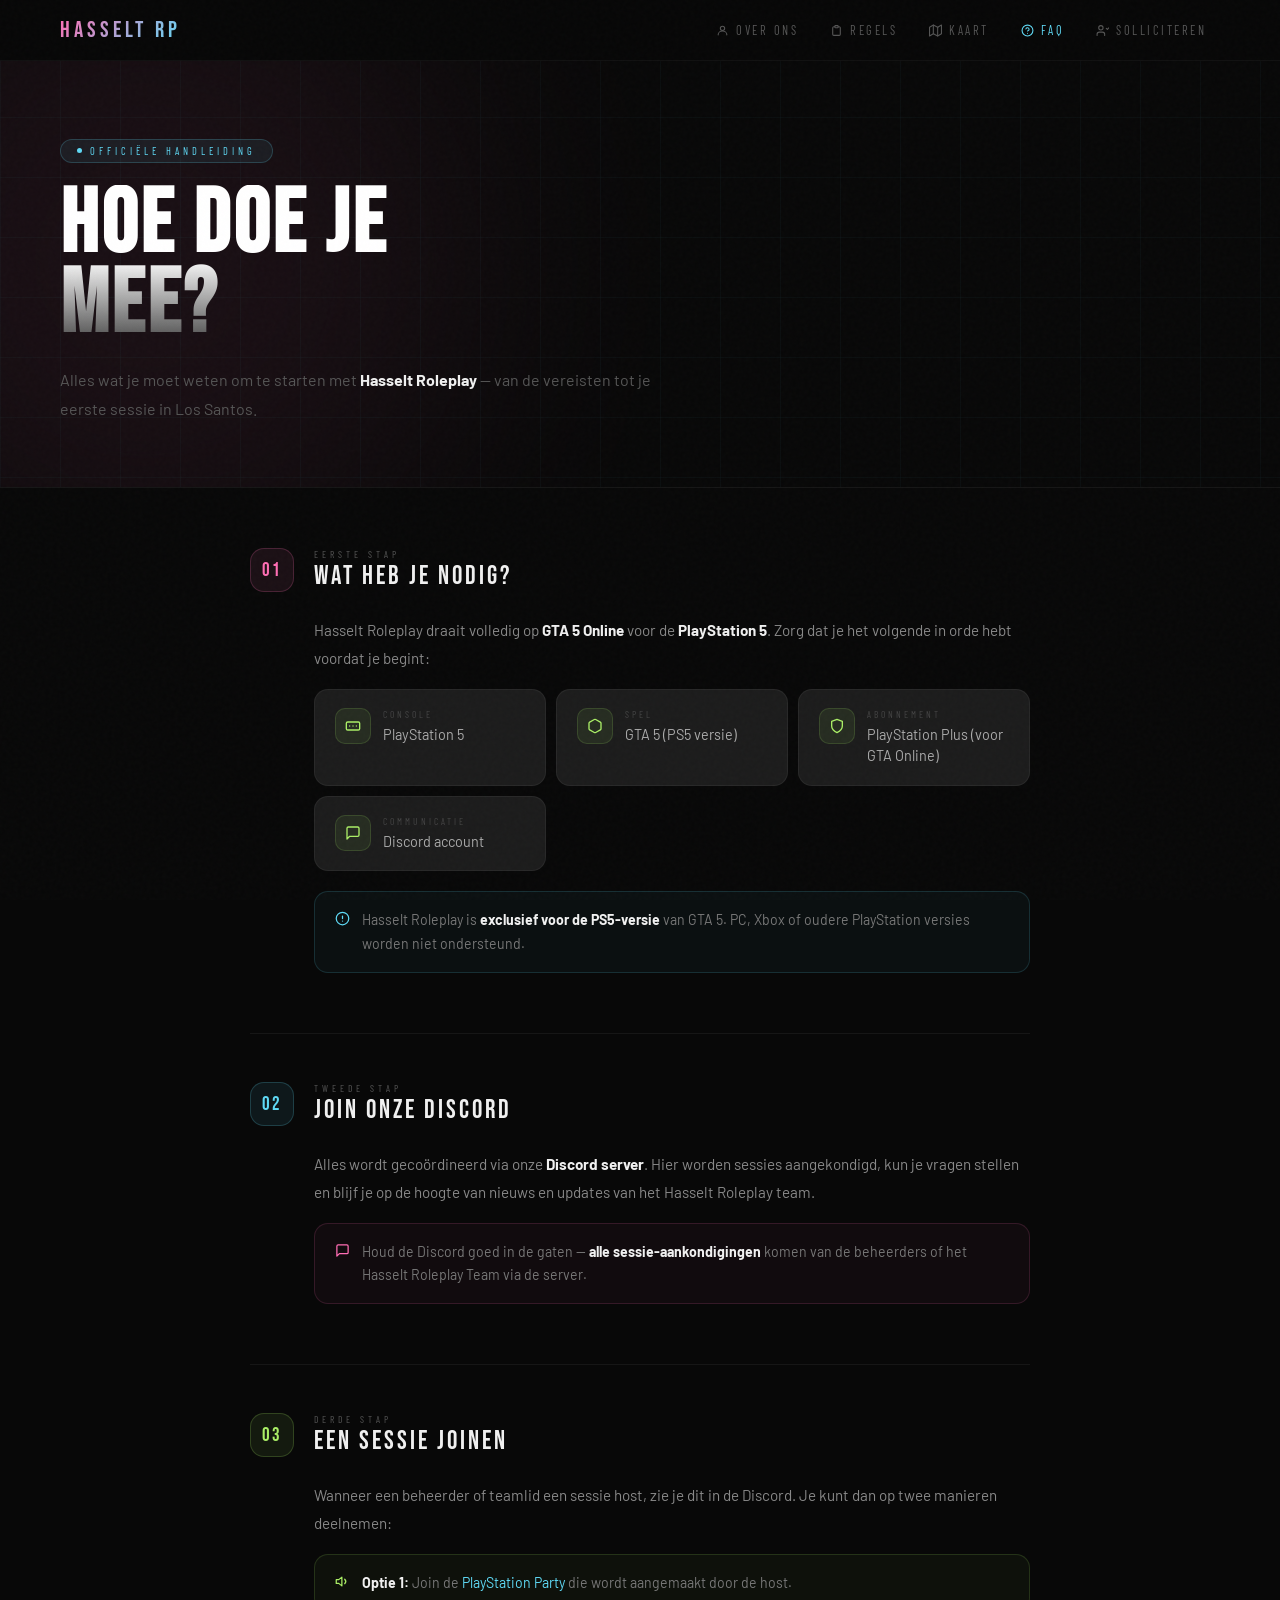
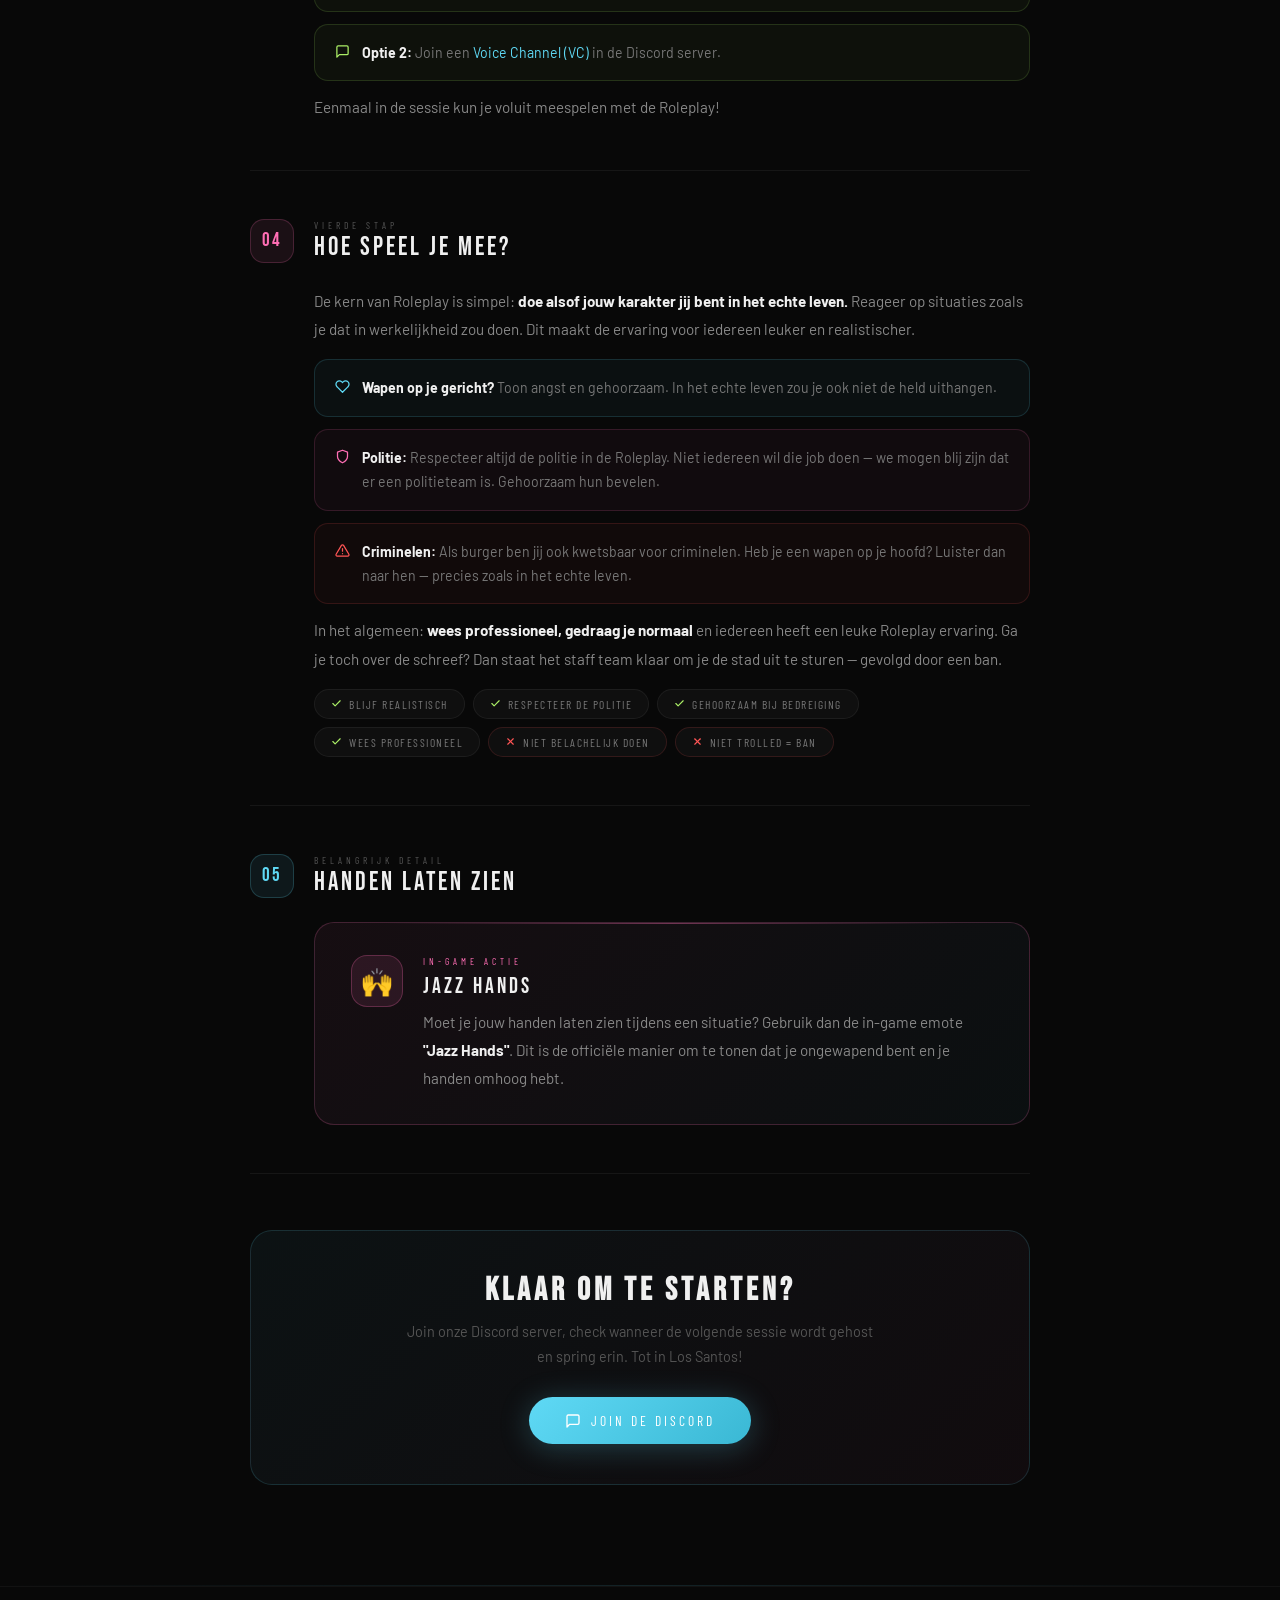
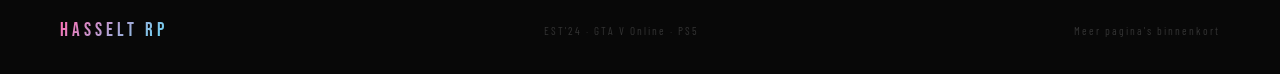
==== faq.html @ aec5ea7f "Add files via upload" ====
<!DOCTYPE html>
<html lang="nl">
<head>
<meta charset="UTF-8">
<meta name="viewport" content="width=device-width, initial-scale=1.0">
<title>FAQ & Handleiding — Hasselt Roleplay</title>
<link rel="stylesheet" href="hasselt.css">
<style>
/* ── PAGE ── */
.faq-page{padding-top:57px;min-height:100vh}

/* ── HERO ── */
.faq-hero{
  position:relative;overflow:hidden;
  padding:80px 60px 64px;
  border-bottom:1px solid var(--border);
}
.faq-hero-inner{position:relative;z-index:2;max-width:800px}
.faq-hero-badge{
  display:inline-flex;align-items:center;gap:8px;
  font-family:'Barlow Condensed',sans-serif;font-size:0.65rem;letter-spacing:4px;text-transform:uppercase;
  color:var(--cyan);background:rgba(95,217,245,0.07);border:1px solid rgba(95,217,245,0.2);
  padding:5px 16px;border-radius:50px;margin-bottom:22px;
}
.faq-hero-badge span{width:5px;height:5px;border-radius:50%;background:var(--cyan);animation:blink 2s infinite}
.faq-hero-title{
  font-family:'Bebas Neue',sans-serif;font-size:clamp(48px,7vw,90px);
  line-height:0.9;letter-spacing:3px;
  background:linear-gradient(180deg,#fff 45%,#444);
  -webkit-background-clip:text;-webkit-text-fill-color:transparent;
  margin-bottom:20px;
}
.faq-hero-sub{font-size:1rem;color:var(--text-muted);line-height:1.8;max-width:600px}
.faq-hero-sub strong{color:var(--white)}

/* ── CONTENT LAYOUT ── */
.faq-content{
  max-width:900px;margin:0 auto;
  padding:60px 60px 100px;
}

/* ── STEP SECTIONS ── */
.step-block{
  margin-bottom:48px;
  padding-bottom:48px;
  border-bottom:1px solid var(--border);
}
.step-block:last-child{border-bottom:none;margin-bottom:0;padding-bottom:0}

.step-header{display:flex;align-items:flex-start;gap:20px;margin-bottom:24px}
.step-num{
  flex-shrink:0;
  width:44px;height:44px;border-radius:14px;
  display:flex;align-items:center;justify-content:center;
  font-family:'Bebas Neue',sans-serif;font-size:1.2rem;letter-spacing:2px;
  background:rgba(255,110,180,0.08);border:1px solid rgba(255,110,180,0.2);
  color:var(--pink);
}
.step-num.cyan{background:rgba(95,217,245,0.08);border-color:rgba(95,217,245,0.2);color:var(--cyan)}
.step-num.green{background:rgba(170,238,102,0.08);border-color:rgba(170,238,102,0.2);color:var(--green)}
.step-title-group{}
.step-label{font-family:'Barlow Condensed',sans-serif;font-size:0.6rem;letter-spacing:4px;text-transform:uppercase;color:var(--text-muted);margin-bottom:4px}
.step-title{font-family:'Bebas Neue',sans-serif;font-size:1.6rem;letter-spacing:3px;color:var(--white);line-height:1}

.step-body{padding-left:64px}
.step-body p{font-size:0.95rem;color:#888;line-height:1.85;margin-bottom:16px}
.step-body p:last-child{margin-bottom:0}
.step-body strong{color:var(--white)}
.step-body em{color:var(--cyan);font-style:normal}

/* ── REQUIREMENT CARDS ── */
.req-grid{display:grid;grid-template-columns:repeat(auto-fill,minmax(220px,1fr));gap:10px;margin-bottom:20px}
.req-card{
  background:var(--gray2);border:1px solid var(--border);
  border-radius:14px;padding:18px 20px;
  display:flex;align-items:flex-start;gap:12px;
}
.req-card-icon{
  width:36px;height:36px;border-radius:10px;flex-shrink:0;
  display:flex;align-items:center;justify-content:center;
  background:rgba(170,238,102,0.08);border:1px solid rgba(170,238,102,0.15);
}
.req-card-icon svg{width:16px;height:16px;color:var(--green)}
.req-card-label{font-family:'Barlow Condensed',sans-serif;font-size:0.6rem;letter-spacing:3px;text-transform:uppercase;color:#444;margin-bottom:4px}
.req-card-val{font-size:0.9rem;color:#aaa;line-height:1.5}

/* ── TIP BOXES ── */
.tip-box{
  display:flex;align-items:flex-start;gap:12px;
  padding:16px 20px;border-radius:14px;margin-bottom:12px;
}
.tip-box.cyan{background:rgba(95,217,245,0.04);border:1px solid rgba(95,217,245,0.15)}
.tip-box.pink{background:rgba(255,110,180,0.04);border:1px solid rgba(255,110,180,0.15)}
.tip-box.green{background:rgba(170,238,102,0.04);border:1px solid rgba(170,238,102,0.15)}
.tip-box.red{background:rgba(255,85,85,0.04);border:1px solid rgba(255,85,85,0.15)}
.tip-box-icon{flex-shrink:0;margin-top:2px}
.tip-box-icon svg{width:15px;height:15px}
.tip-box.cyan .tip-box-icon svg{color:var(--cyan)}
.tip-box.pink .tip-box-icon svg{color:var(--pink)}
.tip-box.green .tip-box-icon svg{color:var(--green)}
.tip-box.red .tip-box-icon svg{color:var(--red)}
.tip-box p{font-size:0.88rem;color:#777;line-height:1.7}
.tip-box p strong{color:var(--white)}

/* ── RULE PILLS ── */
.rule-pills{display:flex;flex-wrap:wrap;gap:8px;margin-top:14px}
.rule-pill{
  display:flex;align-items:center;gap:7px;
  font-family:'Barlow Condensed',sans-serif;font-size:0.72rem;letter-spacing:1.5px;text-transform:uppercase;
  padding:7px 16px;border-radius:50px;color:#777;
  background:rgba(255,255,255,0.03);border:1px solid var(--border);
}
.rule-pill svg{width:11px;height:11px;color:var(--green);flex-shrink:0}
.rule-pill.warn svg{color:var(--red)}
.rule-pill.warn{border-color:rgba(255,85,85,0.15)}

/* ── SPECIAL BADGE ── */
.jazz-card{
  position:relative;overflow:hidden;
  background:linear-gradient(135deg,rgba(255,110,180,0.06),rgba(95,217,245,0.04));
  border:1px solid rgba(255,110,180,0.2);border-radius:20px;
  padding:32px 36px;margin-top:16px;
  display:flex;align-items:flex-start;gap:20px;
}
.jazz-card::before{content:'';position:absolute;top:0;left:10%;right:10%;height:1px;background:linear-gradient(to right,transparent,rgba(255,110,180,0.4),transparent)}
.jazz-icon{
  width:52px;height:52px;border-radius:16px;flex-shrink:0;
  display:flex;align-items:center;justify-content:center;
  background:rgba(255,110,180,0.1);border:1px solid rgba(255,110,180,0.25);
  font-size:1.6rem;
}
.jazz-content{}
.jazz-label{font-family:'Barlow Condensed',sans-serif;font-size:0.6rem;letter-spacing:4px;text-transform:uppercase;color:var(--pink);margin-bottom:6px}
.jazz-title{font-family:'Bebas Neue',sans-serif;font-size:1.4rem;letter-spacing:3px;color:var(--white);margin-bottom:8px}
.jazz-text{font-size:0.9rem;color:#777;line-height:1.75}
.jazz-text strong{color:var(--white)}

/* ── DISCORD CTA ── */
.faq-cta{
  margin-top:56px;padding:40px 44px;border-radius:22px;
  background:linear-gradient(135deg,rgba(95,217,245,0.05),rgba(255,110,180,0.04));
  border:1px solid rgba(95,217,245,0.15);text-align:center;
}
.faq-cta h3{font-family:'Bebas Neue',sans-serif;font-size:2rem;letter-spacing:4px;color:var(--white);margin-bottom:10px}
.faq-cta p{font-size:0.9rem;color:var(--text-muted);line-height:1.7;margin-bottom:28px;max-width:480px;margin-left:auto;margin-right:auto}
.discord-cta-btn{
  display:inline-flex;align-items:center;gap:10px;
  font-family:'Barlow Condensed',sans-serif;font-size:0.85rem;letter-spacing:3px;text-transform:uppercase;
  color:#fff;text-decoration:none;padding:15px 36px;border-radius:50px;
  background:linear-gradient(135deg,var(--cyan),#3ab8d4);
  box-shadow:0 4px 30px rgba(95,217,245,0.25);
  transition:all 0.3s;
}
.discord-cta-btn:hover{transform:translateY(-3px);box-shadow:0 12px 40px rgba(95,217,245,0.4)}
.discord-cta-btn svg{width:16px;height:16px}

/* ── RESPONSIVE ── */
@media(max-width:900px){
  .faq-hero{padding:60px 24px 48px}
  .faq-content{padding:40px 24px 80px}
  .step-body{padding-left:0}
  .step-header{flex-direction:row}
  .req-grid{grid-template-columns:1fr 1fr}
  .jazz-card{flex-direction:column;gap:14px;padding:24px}
}
@media(max-width:480px){
  .req-grid{grid-template-columns:1fr}
  .faq-cta{padding:28px 20px}
  .step-body p{font-size:0.88rem}
}
</style>
</head>
<body>

<!-- NAV -->
<nav>
  <a href="index.html" class="nav-logo">HASSELT RP</a>
  <ul class="nav-links">
    <li><a href="index.html#over">
      <svg viewBox="0 0 24 24" fill="none" stroke="currentColor" stroke-width="2" stroke-linecap="round" stroke-linejoin="round"><circle cx="12" cy="8" r="4"/><path d="M4 20c0-4 3.6-7 8-7s8 3 8 7"/></svg>Over Ons
    </a></li>
    <li><a href="regels.html">
      <svg viewBox="0 0 24 24" fill="none" stroke="currentColor" stroke-width="2" stroke-linecap="round" stroke-linejoin="round"><path d="M9 5H7a2 2 0 00-2 2v12a2 2 0 002 2h10a2 2 0 002-2V7a2 2 0 00-2-2h-2"/><rect x="9" y="3" width="6" height="4" rx="1"/></svg>Regels
    </a></li>
    <li><a href="kaart.html">
      <svg viewBox="0 0 24 24" fill="none" stroke="currentColor" stroke-width="2" stroke-linecap="round" stroke-linejoin="round"><polygon points="1 6 1 22 8 18 16 22 23 18 23 2 16 6 8 2 1 6"/><line x1="8" y1="2" x2="8" y2="18"/><line x1="16" y1="6" x2="16" y2="22"/></svg>Kaart
    </a></li>
    <li><a href="faq.html" class="active">
      <svg viewBox="0 0 24 24" fill="none" stroke="currentColor" stroke-width="2" stroke-linecap="round" stroke-linejoin="round"><circle cx="12" cy="12" r="10"/><path d="M9.09 9a3 3 0 015.83 1c0 2-3 3-3 3"/><line x1="12" y1="17" x2="12.01" y2="17"/></svg>FAQ
    </a></li>
    <li><a href="solliciteren.html">
      <svg viewBox="0 0 24 24" fill="none" stroke="currentColor" stroke-width="2" stroke-linecap="round" stroke-linejoin="round"><path d="M16 21v-2a4 4 0 00-4-4H6a4 4 0 00-4 4v2"/><circle cx="9" cy="7" r="4"/><path d="M19 8l2 2 4-4"/></svg>Solliciteren
    </a></li>
  </ul>
  <button class="nav-burger" id="navBurger" aria-label="Menu" onclick="toggleMobileNav()">
    <span></span><span></span><span></span>
  </button>
</nav>

<!-- MOBILE NAV -->
<div class="nav-mobile" id="navMobile">
  <a href="index.html#over"><svg viewBox="0 0 24 24" fill="none" stroke="currentColor" stroke-width="2" stroke-linecap="round" stroke-linejoin="round"><circle cx="12" cy="8" r="4"/><path d="M4 20c0-4 3.6-7 8-7s8 3 8 7"/></svg>Over Ons</a>
  <a href="regels.html"><svg viewBox="0 0 24 24" fill="none" stroke="currentColor" stroke-width="2" stroke-linecap="round" stroke-linejoin="round"><path d="M9 5H7a2 2 0 00-2 2v12a2 2 0 002 2h10a2 2 0 002-2V7a2 2 0 00-2-2h-2"/><rect x="9" y="3" width="6" height="4" rx="1"/></svg>Regels</a>
  <a href="kaart.html"><svg viewBox="0 0 24 24" fill="none" stroke="currentColor" stroke-width="2" stroke-linecap="round" stroke-linejoin="round"><polygon points="1 6 1 22 8 18 16 22 23 18 23 2 16 6 8 2 1 6"/><line x1="8" y1="2" x2="8" y2="18"/><line x1="16" y1="6" x2="16" y2="22"/></svg>Kaart</a>
  <a href="faq.html" class="active"><svg viewBox="0 0 24 24" fill="none" stroke="currentColor" stroke-width="2" stroke-linecap="round" stroke-linejoin="round"><circle cx="12" cy="12" r="10"/><path d="M9.09 9a3 3 0 015.83 1c0 2-3 3-3 3"/><line x1="12" y1="17" x2="12.01" y2="17"/></svg>FAQ</a>
  <a href="solliciteren.html"><svg viewBox="0 0 24 24" fill="none" stroke="currentColor" stroke-width="2" stroke-linecap="round" stroke-linejoin="round"><path d="M16 21v-2a4 4 0 00-4-4H6a4 4 0 00-4 4v2"/><circle cx="9" cy="7" r="4"/><path d="M19 8l2 2 4-4"/></svg>Solliciteren</a>
</div>

<!-- HERO -->
<div class="faq-page">
  <div class="faq-hero">
    <div class="orb orb-1" style="opacity:0.07"></div>
    <div class="grid-bg"></div>
    <div class="faq-hero-inner">
      <div class="faq-hero-badge"><span></span>Officiële Handleiding</div>
      <h1 class="faq-hero-title">HOE DOE JE<br>MEE?</h1>
      <p class="faq-hero-sub">Alles wat je moet weten om te starten met <strong>Hasselt Roleplay</strong> — van de vereisten tot je eerste sessie in Los Santos.</p>
    </div>
  </div>

  <!-- CONTENT -->
  <div class="faq-content">

    <!-- STAP 1 — Vereisten -->
    <div class="step-block animate-in">
      <div class="step-header">
        <div class="step-num">01</div>
        <div class="step-title-group">
          <div class="step-label">Eerste stap</div>
          <div class="step-title">WAT HEB JE NODIG?</div>
        </div>
      </div>
      <div class="step-body">
        <p>Hasselt Roleplay draait volledig op <strong>GTA 5 Online</strong> voor de <strong>PlayStation 5</strong>. Zorg dat je het volgende in orde hebt voordat je begint:</p>
        <div class="req-grid">
          <div class="req-card">
            <div class="req-card-icon"><svg viewBox="0 0 24 24" fill="none" stroke="currentColor" stroke-width="2" stroke-linecap="round" stroke-linejoin="round"><rect x="2" y="6" width="20" height="12" rx="2"/><path d="M12 12h.01"/><path d="M17 12h.01"/><path d="M7 12h.01"/></svg></div>
            <div><div class="req-card-label">Console</div><div class="req-card-val">PlayStation 5</div></div>
          </div>
          <div class="req-card">
            <div class="req-card-icon"><svg viewBox="0 0 24 24" fill="none" stroke="currentColor" stroke-width="2" stroke-linecap="round" stroke-linejoin="round"><path d="M21 16V8a2 2 0 00-1-1.73l-7-4a2 2 0 00-2 0l-7 4A2 2 0 003 8v8a2 2 0 001 1.73l7 4a2 2 0 002 0l7-4A2 2 0 0021 16z"/></svg></div>
            <div><div class="req-card-label">Spel</div><div class="req-card-val">GTA 5 (PS5 versie)</div></div>
          </div>
          <div class="req-card">
            <div class="req-card-icon"><svg viewBox="0 0 24 24" fill="none" stroke="currentColor" stroke-width="2" stroke-linecap="round" stroke-linejoin="round"><path d="M12 22s8-4 8-10V5l-8-3-8 3v7c0 6 8 10 8 10z"/></svg></div>
            <div><div class="req-card-label">Abonnement</div><div class="req-card-val">PlayStation Plus (voor GTA Online)</div></div>
          </div>
          <div class="req-card">
            <div class="req-card-icon"><svg viewBox="0 0 24 24" fill="none" stroke="currentColor" stroke-width="2" stroke-linecap="round" stroke-linejoin="round"><path d="M21 15a2 2 0 01-2 2H7l-4 4V5a2 2 0 012-2h14a2 2 0 012 2z"/></svg></div>
            <div><div class="req-card-label">Communicatie</div><div class="req-card-val">Discord account</div></div>
          </div>
        </div>
        <div class="tip-box cyan">
          <div class="tip-box-icon"><svg viewBox="0 0 24 24" fill="none" stroke="currentColor" stroke-width="2" stroke-linecap="round" stroke-linejoin="round"><circle cx="12" cy="12" r="10"/><line x1="12" y1="8" x2="12" y2="12"/><line x1="12" y1="16" x2="12.01" y2="16"/></svg></div>
          <p>Hasselt Roleplay is <strong>exclusief voor de PS5-versie</strong> van GTA 5. PC, Xbox of oudere PlayStation versies worden niet ondersteund.</p>
        </div>
      </div>
    </div>

    <!-- STAP 2 — Discord -->
    <div class="step-block animate-in">
      <div class="step-header">
        <div class="step-num cyan">02</div>
        <div class="step-title-group">
          <div class="step-label">Tweede stap</div>
          <div class="step-title">JOIN ONZE DISCORD</div>
        </div>
      </div>
      <div class="step-body">
        <p>Alles wordt gecoördineerd via onze <strong>Discord server</strong>. Hier worden sessies aangekondigd, kun je vragen stellen en blijf je op de hoogte van nieuws en updates van het Hasselt Roleplay team.</p>
        <div class="tip-box pink">
          <div class="tip-box-icon"><svg viewBox="0 0 24 24" fill="none" stroke="currentColor" stroke-width="2" stroke-linecap="round" stroke-linejoin="round"><path d="M21 15a2 2 0 01-2 2H7l-4 4V5a2 2 0 012-2h14a2 2 0 012 2z"/></svg></div>
          <p>Houd de Discord goed in de gaten — <strong>alle sessie-aankondigingen</strong> komen van de beheerders of het Hasselt Roleplay Team via de server.</p>
        </div>
      </div>
    </div>

    <!-- STAP 3 — Sessie joinen -->
    <div class="step-block animate-in">
      <div class="step-header">
        <div class="step-num green">03</div>
        <div class="step-title-group">
          <div class="step-label">Derde stap</div>
          <div class="step-title">EEN SESSIE JOINEN</div>
        </div>
      </div>
      <div class="step-body">
        <p>Wanneer een beheerder of teamlid een sessie host, zie je dit in de Discord. Je kunt dan op twee manieren deelnemen:</p>
        <div class="tip-box green">
          <div class="tip-box-icon"><svg viewBox="0 0 24 24" fill="none" stroke="currentColor" stroke-width="2" stroke-linecap="round" stroke-linejoin="round"><polygon points="11 5 6 9 2 9 2 15 6 15 11 19 11 5"/><path d="M15.54 8.46a5 5 0 010 7.07"/></svg></div>
          <p><strong>Optie 1:</strong> Join de <em>PlayStation Party</em> die wordt aangemaakt door de host.</p>
        </div>
        <div class="tip-box green">
          <div class="tip-box-icon"><svg viewBox="0 0 24 24" fill="none" stroke="currentColor" stroke-width="2" stroke-linecap="round" stroke-linejoin="round"><path d="M21 15a2 2 0 01-2 2H7l-4 4V5a2 2 0 012-2h14a2 2 0 012 2z"/></svg></div>
          <p><strong>Optie 2:</strong> Join een <em>Voice Channel (VC)</em> in de Discord server.</p>
        </div>
        <p>Eenmaal in de sessie kun je voluit meespelen met de Roleplay!</p>
      </div>
    </div>

    <!-- STAP 4 — Roleplay gedrag -->
    <div class="step-block animate-in">
      <div class="step-header">
        <div class="step-num">04</div>
        <div class="step-title-group">
          <div class="step-label">Vierde stap</div>
          <div class="step-title">HOE SPEEL JE MEE?</div>
        </div>
      </div>
      <div class="step-body">
        <p>De kern van Roleplay is simpel: <strong>doe alsof jouw karakter jij bent in het echte leven.</strong> Reageer op situaties zoals je dat in werkelijkheid zou doen. Dit maakt de ervaring voor iedereen leuker en realistischer.</p>

        <div class="tip-box cyan">
          <div class="tip-box-icon"><svg viewBox="0 0 24 24" fill="none" stroke="currentColor" stroke-width="2" stroke-linecap="round" stroke-linejoin="round"><path d="M20.84 4.61a5.5 5.5 0 00-7.78 0L12 5.67l-1.06-1.06a5.5 5.5 0 00-7.78 7.78l1.06 1.06L12 21.23l7.78-7.78 1.06-1.06a5.5 5.5 0 000-7.78z"/></svg></div>
          <p><strong>Wapen op je gericht?</strong> Toon angst en gehoorzaam. In het echte leven zou je ook niet de held uithangen.</p>
        </div>

        <div class="tip-box pink">
          <div class="tip-box-icon"><svg viewBox="0 0 24 24" fill="none" stroke="currentColor" stroke-width="2" stroke-linecap="round" stroke-linejoin="round"><path d="M12 22s8-4 8-10V5l-8-3-8 3v7c0 6 8 10 8 10z"/></svg></div>
          <p><strong>Politie:</strong> Respecteer altijd de politie in de Roleplay. Niet iedereen wil die job doen — we mogen blij zijn dat er een politieteam is. Gehoorzaam hun bevelen.</p>
        </div>

        <div class="tip-box red">
          <div class="tip-box-icon"><svg viewBox="0 0 24 24" fill="none" stroke="currentColor" stroke-width="2" stroke-linecap="round" stroke-linejoin="round"><path d="M10.29 3.86L1.82 18a2 2 0 001.71 3h16.94a2 2 0 001.71-3L13.71 3.86a2 2 0 00-3.42 0z"/><line x1="12" y1="9" x2="12" y2="13"/><line x1="12" y1="17" x2="12.01" y2="17"/></svg></div>
          <p><strong>Criminelen:</strong> Als burger ben jij ook kwetsbaar voor criminelen. Heb je een wapen op je hoofd? Luister dan naar hen — precies zoals in het echte leven.</p>
        </div>

        <p>In het algemeen: <strong>wees professioneel, gedraag je normaal</strong> en iedereen heeft een leuke Roleplay ervaring. Ga je toch over de schreef? Dan staat het staff team klaar om je de stad uit te sturen — gevolgd door een ban.</p>

        <div class="rule-pills">
          <div class="rule-pill"><svg viewBox="0 0 24 24" fill="none" stroke="currentColor" stroke-width="2.5" stroke-linecap="round" stroke-linejoin="round"><polyline points="20 6 9 17 4 12"/></svg>Blijf realistisch</div>
          <div class="rule-pill"><svg viewBox="0 0 24 24" fill="none" stroke="currentColor" stroke-width="2.5" stroke-linecap="round" stroke-linejoin="round"><polyline points="20 6 9 17 4 12"/></svg>Respecteer de politie</div>
          <div class="rule-pill"><svg viewBox="0 0 24 24" fill="none" stroke="currentColor" stroke-width="2.5" stroke-linecap="round" stroke-linejoin="round"><polyline points="20 6 9 17 4 12"/></svg>Gehoorzaam bij bedreiging</div>
          <div class="rule-pill"><svg viewBox="0 0 24 24" fill="none" stroke="currentColor" stroke-width="2.5" stroke-linecap="round" stroke-linejoin="round"><polyline points="20 6 9 17 4 12"/></svg>Wees professioneel</div>
          <div class="rule-pill warn"><svg viewBox="0 0 24 24" fill="none" stroke="currentColor" stroke-width="2.5" stroke-linecap="round" stroke-linejoin="round"><line x1="18" y1="6" x2="6" y2="18"/><line x1="6" y1="6" x2="18" y2="18"/></svg>Niet belachelijk doen</div>
          <div class="rule-pill warn"><svg viewBox="0 0 24 24" fill="none" stroke="currentColor" stroke-width="2.5" stroke-linecap="round" stroke-linejoin="round"><line x1="18" y1="6" x2="6" y2="18"/><line x1="6" y1="6" x2="18" y2="18"/></svg>Niet trolled = ban</div>
        </div>
      </div>
    </div>

    <!-- STAP 5 — Jazz Hands -->
    <div class="step-block animate-in">
      <div class="step-header">
        <div class="step-num cyan">05</div>
        <div class="step-title-group">
          <div class="step-label">Belangrijk detail</div>
          <div class="step-title">HANDEN LATEN ZIEN</div>
        </div>
      </div>
      <div class="step-body">
        <div class="jazz-card">
          <div class="jazz-icon">🙌</div>
          <div class="jazz-content">
            <div class="jazz-label">In-game actie</div>
            <div class="jazz-title">JAZZ HANDS</div>
            <p class="jazz-text">Moet je jouw handen laten zien tijdens een situatie? Gebruik dan de in-game emote <strong>"Jazz Hands"</strong>. Dit is de officiële manier om te tonen dat je ongewapend bent en je handen omhoog hebt.</p>
          </div>
        </div>
      </div>
    </div>

    <!-- DISCORD CTA -->
    <div class="faq-cta animate-in">
      <h3>KLAAR OM TE STARTEN?</h3>
      <p>Join onze Discord server, check wanneer de volgende sessie wordt gehost en spring erin. Tot in Los Santos!</p>
      <a href="https://discord.gg/8Bjr7KPgTy" target="_blank" rel="noopener" class="discord-cta-btn">
        <svg viewBox="0 0 24 24" fill="none" stroke="currentColor" stroke-width="2" stroke-linecap="round" stroke-linejoin="round"><path d="M21 15a2 2 0 01-2 2H7l-4 4V5a2 2 0 012-2h14a2 2 0 012 2z"/></svg>
        Join de Discord
      </a>
    </div>

  </div><!-- end faq-content -->
</div><!-- end faq-page -->

<div class="divider"></div>
<footer class="site-footer">
  <span class="footer-logo">HASSELT RP</span>
  <span class="footer-center footer-text">EST'24 · GTA V Online · PS5</span>
  <span class="footer-right footer-text">Meer pagina's binnenkort</span>
</footer>

<script>
// Animate on scroll
const obs = new IntersectionObserver(els=>{els.forEach(e=>{if(e.isIntersecting)e.target.classList.add('visible')})},{threshold:0.12});
document.querySelectorAll('.animate-in').forEach(e=>obs.observe(e));

// Mobile nav
function toggleMobileNav(){
  var b=document.getElementById('navBurger');
  var m=document.getElementById('navMobile');
  b.classList.toggle('open');
  m.classList.toggle('open');
  document.body.style.overflow=m.classList.contains('open')?'hidden':'';
}
document.addEventListener('click',function(e){
  var b=document.getElementById('navBurger');
  var m=document.getElementById('navMobile');
  if(!b||!m)return;
  if(m.classList.contains('open')&&!m.contains(e.target)&&!b.contains(e.target)){
    b.classList.remove('open');m.classList.remove('open');document.body.style.overflow='';
  }
});
</script>
</body>
</html>
---- hasselt.css ----
@import url('https://fonts.googleapis.com/css2?family=Bebas+Neue&family=Barlow:wght@300;400;500;600&family=Barlow+Condensed:wght@600;700;800&display=swap');
*,*::before,*::after{margin:0;padding:0;box-sizing:border-box}
:root{--pink:#FF6EB4;--cyan:#5FD9F5;--white:#f0f0f0;--dark:#080808;--gray:#131313;--gray2:#1c1c1c;--text-muted:#555;--border:rgba(255,255,255,0.055);--green:#aaee66;--red:#ff5555}
html{scroll-behavior:smooth}
body{background:var(--dark);color:var(--white);font-family:'Barlow',sans-serif;overflow-x:hidden;min-height:100vh}
body::after{content:'';position:fixed;inset:0;background-image:url("data:image/svg+xml,%3Csvg viewBox='0 0 256 256' xmlns='http://www.w3.org/2000/svg'%3E%3Cfilter id='n'%3E%3CfeTurbulence type='fractalNoise' baseFrequency='0.9' numOctaves='4' stitchTiles='stitch'/%3E%3C/filter%3E%3Crect width='100%25' height='100%25' filter='url(%23n)'/%3E%3C/svg%3E");opacity:0.022;pointer-events:none;z-index:9000}

/* ── NAV ── */
nav{position:fixed;top:0;left:0;right:0;z-index:500;display:flex;align-items:center;justify-content:space-between;padding:16px 60px;background:rgba(8,8,8,0.97);backdrop-filter:blur(20px);-webkit-backdrop-filter:blur(20px);border-bottom:1px solid rgba(255,255,255,0.04)}
.nav-logo{font-family:'Bebas Neue',sans-serif;font-size:1.45rem;letter-spacing:4px;background:linear-gradient(135deg,var(--pink),var(--cyan));-webkit-background-clip:text;-webkit-text-fill-color:transparent;text-decoration:none;flex-shrink:0}
.nav-links{display:flex;gap:4px;list-style:none}
.nav-links a{display:flex;align-items:center;gap:7px;font-family:'Barlow Condensed',sans-serif;font-size:0.78rem;letter-spacing:2.5px;text-transform:uppercase;color:var(--text-muted);text-decoration:none;transition:color 0.3s,background 0.3s;padding:7px 14px;border-radius:50px;white-space:nowrap}
.nav-links a svg{width:13px;height:13px;flex-shrink:0;transition:color 0.3s}
.nav-links a:hover{color:var(--white);background:rgba(255,255,255,0.04)}
.nav-links a:hover svg,.nav-links a.active svg{color:var(--cyan)}
.nav-links a.active{color:var(--cyan)}

/* ── HAMBURGER ── */
.nav-burger{display:none;flex-direction:column;justify-content:center;gap:5px;width:38px;height:38px;cursor:pointer;padding:6px;border-radius:10px;background:rgba(255,255,255,0.04);border:1px solid var(--border);flex-shrink:0;transition:border-color 0.3s}
.nav-burger span{display:block;height:2px;border-radius:2px;background:var(--text-muted);transition:all 0.3s ease}
.nav-burger.open{border-color:rgba(255,110,180,0.3)}
.nav-burger.open span:nth-child(1){transform:translateY(7px) rotate(45deg);background:var(--pink)}
.nav-burger.open span:nth-child(2){opacity:0;transform:scaleX(0)}
.nav-burger.open span:nth-child(3){transform:translateY(-7px) rotate(-45deg);background:var(--pink)}

/* ── MOBILE MENU ── */
.nav-mobile{
  display:none;position:fixed;top:57px;left:0;right:0;bottom:0;
  z-index:490;background:rgba(6,6,6,0.98);backdrop-filter:blur(24px);-webkit-backdrop-filter:blur(24px);
  padding:20px 16px 40px;flex-direction:column;gap:4px;overflow-y:auto;
  border-top:1px solid var(--border);
}
.nav-mobile.open{display:flex}
.nav-mobile a{
  display:flex;align-items:center;gap:14px;
  font-family:'Barlow Condensed',sans-serif;font-size:1.05rem;letter-spacing:3px;text-transform:uppercase;
  color:var(--text-muted);text-decoration:none;
  padding:16px 20px;border-radius:14px;border:1px solid transparent;
  transition:all 0.22s;
}
.nav-mobile a svg{width:19px;height:19px;flex-shrink:0;color:inherit}
.nav-mobile a:hover{color:var(--white);background:rgba(255,255,255,0.04);border-color:var(--border)}
.nav-mobile a.active{color:var(--cyan);background:rgba(95,217,245,0.05);border-color:rgba(95,217,245,0.12)}
.nav-mobile-sep{height:1px;background:var(--border);margin:6px 0}

/* ── BUTTONS ── */
.btn{display:inline-flex;align-items:center;gap:9px;font-family:'Barlow Condensed',sans-serif;font-size:0.88rem;letter-spacing:3px;text-transform:uppercase;text-decoration:none;padding:15px 36px;border-radius:50px;transition:all 0.35s cubic-bezier(0.23,1,0.32,1);border:none;cursor:pointer}
.btn svg{width:16px;height:16px;flex-shrink:0}
.btn-primary{background:linear-gradient(135deg,var(--pink),#d63d8e);color:#fff;box-shadow:0 4px 30px rgba(255,110,180,0.35)}
.btn-primary:hover{transform:translateY(-4px);box-shadow:0 14px 44px rgba(255,110,180,0.55)}
.btn-secondary{background:transparent;color:var(--cyan);border:1px solid rgba(95,217,245,0.35)}
.btn-secondary:hover{background:rgba(95,217,245,0.07);border-color:var(--cyan);transform:translateY(-4px);box-shadow:0 14px 40px rgba(95,217,245,0.12)}

/* ── LABELS + TITLES ── */
.section-label{font-family:'Barlow Condensed',sans-serif;font-size:0.66rem;letter-spacing:5px;text-transform:uppercase;color:var(--pink);margin-bottom:14px;display:flex;align-items:center;gap:12px}
.section-label::before{content:'';width:28px;height:1px;background:var(--pink)}
.section-label.cyan{color:var(--cyan)}.section-label.cyan::before{background:var(--cyan)}
.section-title{font-family:'Bebas Neue',sans-serif;font-size:clamp(38px,5vw,68px);line-height:1;margin-bottom:22px;background:linear-gradient(180deg,#fff 55%,#555);-webkit-background-clip:text;-webkit-text-fill-color:transparent}

/* ── DIVIDER ── */
.divider{height:1px;background:linear-gradient(to right,transparent,rgba(95,217,245,0.13),transparent);max-width:1300px;margin:0 auto}

/* ── FOOTER ── */
footer.footer-strip,.site-footer{padding:32px 60px;display:flex;align-items:center;justify-content:space-between;border-top:1px solid rgba(255,255,255,0.04);flex-wrap:wrap;gap:12px}
.footer-logo{font-family:'Bebas Neue',sans-serif;font-size:1.2rem;letter-spacing:4px;background:linear-gradient(135deg,var(--pink),var(--cyan));-webkit-background-clip:text;-webkit-text-fill-color:transparent}
.footer-text,.footer-center,.footer-right{font-size:0.7rem;color:#333;font-family:'Barlow Condensed',sans-serif;letter-spacing:2px}

/* ── BG ── */
.grid-bg{position:absolute;inset:0;background-image:linear-gradient(rgba(95,217,245,0.03) 1px,transparent 1px),linear-gradient(90deg,rgba(95,217,245,0.03) 1px,transparent 1px);background-size:60px 60px;animation:gridDrift 24s linear infinite}
.orb{position:absolute;border-radius:50%;filter:blur(130px);opacity:0.12;animation:orbFloat 9s ease-in-out infinite;pointer-events:none}
.orb-1{width:650px;height:650px;background:var(--pink);top:-120px;left:-180px}
.orb-2{width:500px;height:500px;background:var(--cyan);bottom:-80px;right:-120px;animation-delay:-4.5s}
.particles{position:absolute;inset:0;pointer-events:none;z-index:1}
.particle{position:absolute;width:2px;height:2px;border-radius:50%;animation:particleDrift linear infinite}

/* ── ANIMATIONS ── */
@keyframes blink{0%,100%{opacity:1}50%{opacity:0.3}}
@keyframes fadeUp{from{opacity:0;transform:translateY(30px)}to{opacity:1;transform:translateY(0)}}
@keyframes fadeIn{from{opacity:0}to{opacity:1}}
@keyframes orbFloat{0%,100%{transform:translateY(0) scale(1)}50%{transform:translateY(-36px) scale(1.04)}}
@keyframes gridDrift{0%{transform:translateY(0)}100%{transform:translateY(60px)}}
@keyframes particleDrift{0%{transform:translateY(100vh) translateX(0);opacity:0}10%{opacity:0.7}90%{opacity:0.7}100%{transform:translateY(-10vh) translateX(var(--drift));opacity:0}}
.animate-in{opacity:0;transform:translateY(38px);transition:opacity 0.85s ease,transform 0.85s cubic-bezier(0.23,1,0.32,1)}
.animate-in.visible{opacity:1;transform:none}

/* ── RESPONSIVE ── */
@media(max-width:900px){
  nav{padding:14px 20px}
  .nav-links{display:none}
  .nav-burger{display:flex}
  footer.footer-strip,.site-footer{padding:24px 20px;flex-direction:column;text-align:center;gap:8px}
}
@media(max-width:480px){
  .btn{padding:12px 24px;font-size:0.8rem;letter-spacing:2px}
}
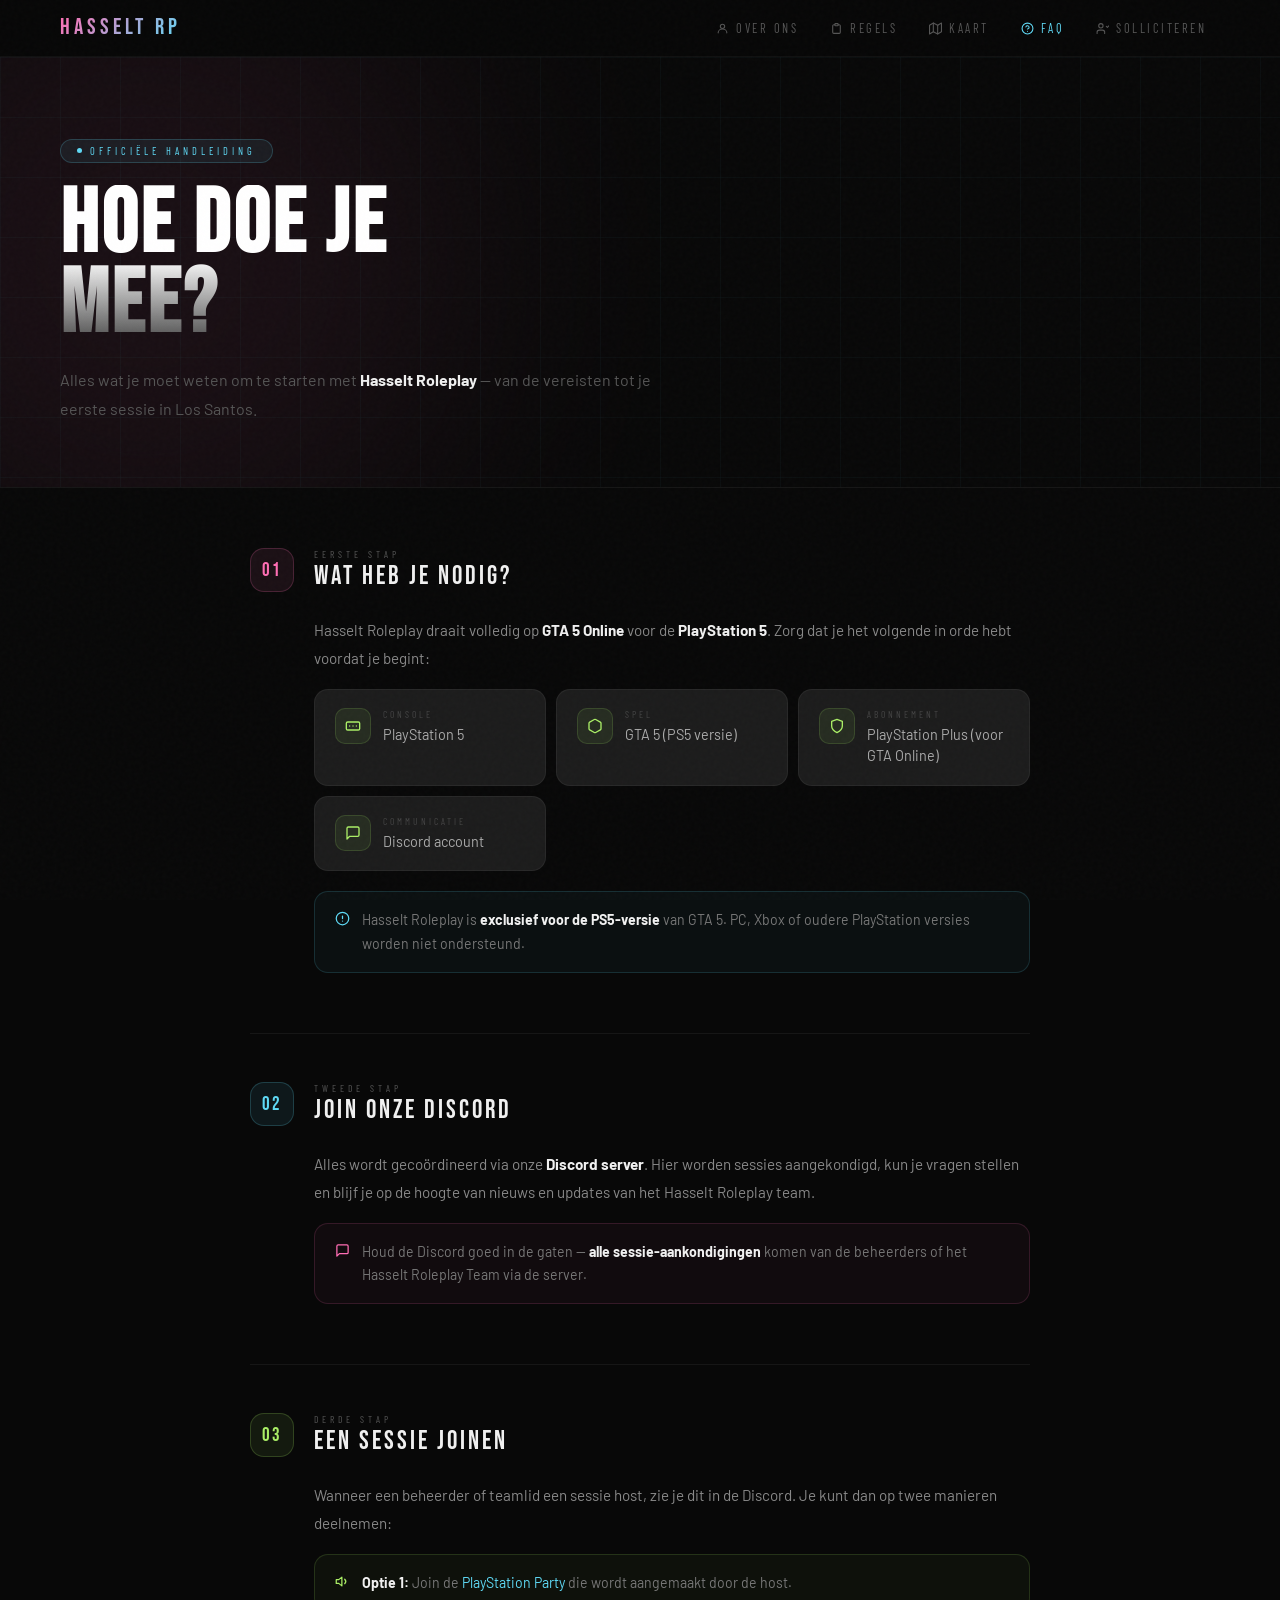
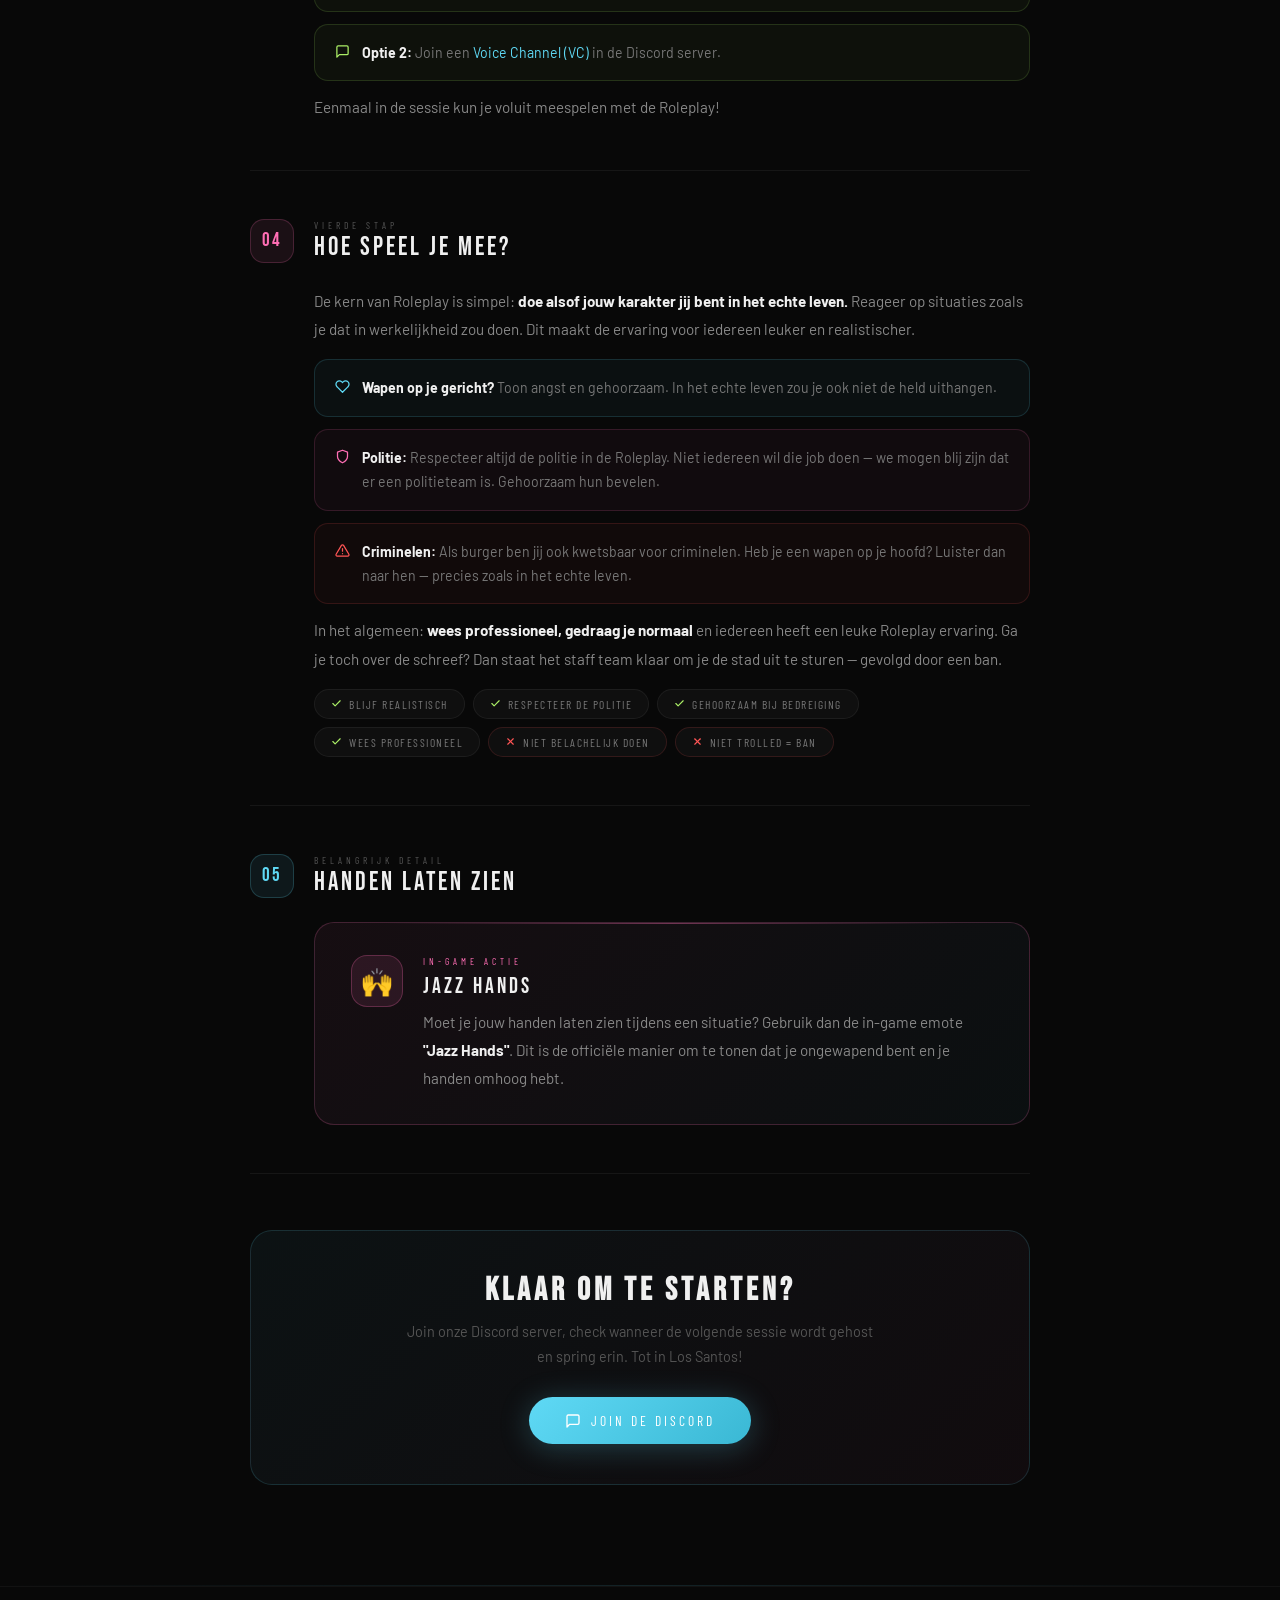
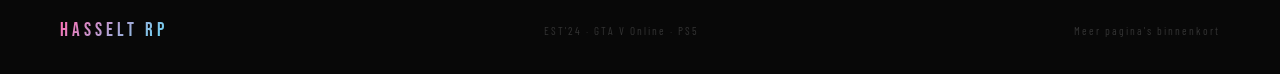
==== commit 5e0205bc: "Add files via upload" ====
--- a/faq.html
+++ b/faq.html
@@ -192,7 +192,7 @@
       <svg viewBox="0 0 24 24" fill="none" stroke="currentColor" stroke-width="2" stroke-linecap="round" stroke-linejoin="round"><path d="M16 21v-2a4 4 0 00-4-4H6a4 4 0 00-4 4v2"/><circle cx="9" cy="7" r="4"/><path d="M19 8l2 2 4-4"/></svg>Solliciteren
     </a></li>
   </ul>
-  <button class="nav-burger" id="navBurger" aria-label="Menu" onclick="toggleMobileNav()">
+  <button class="nav-burger" id="navBurger" aria-label="Menu">
     <span></span><span></span><span></span>
   </button>
 </nav>
@@ -401,5 +401,44 @@
   }
 });
 </script>
+<script>
+(function(){
+  var burger = document.getElementById('navBurger');
+  var menu   = document.getElementById('navMobile');
+  if(!burger || !menu) return;
+
+  burger.addEventListener('click', function(e){
+    e.stopPropagation();
+    var open = menu.classList.contains('open');
+    if(open){
+      menu.classList.remove('open');
+      burger.classList.remove('open');
+      document.body.style.overflow = '';
+    } else {
+      menu.classList.add('open');
+      burger.classList.add('open');
+      document.body.style.overflow = 'hidden';
+    }
+  });
+
+  // Close on outside click
+  document.addEventListener('click', function(e){
+    if(menu.classList.contains('open') && !menu.contains(e.target) && !burger.contains(e.target)){
+      menu.classList.remove('open');
+      burger.classList.remove('open');
+      document.body.style.overflow = '';
+    }
+  });
+
+  // Close when a nav link is tapped
+  menu.querySelectorAll('a').forEach(function(a){
+    a.addEventListener('click', function(){
+      menu.classList.remove('open');
+      burger.classList.remove('open');
+      document.body.style.overflow = '';
+    });
+  });
+})();
+</script>
 </body>
 </html>
--- a/hasselt.css
+++ b/hasselt.css
@@ -93,3 +93,127 @@
 @media(max-width:480px){
   .btn{padding:12px 24px;font-size:0.8rem;letter-spacing:2px}
 }
+
+/* ══════════════════════════════════════════
+   MOBILE FIX — volledig responsive nav
+   ══════════════════════════════════════════ */
+
+/* Ensure nav height is consistent everywhere */
+:root { --nav-h: 57px; }
+
+nav {
+  height: var(--nav-h);
+  padding: 0 20px 0 20px;
+  align-items: center;
+}
+nav .nav-logo { line-height: 1; }
+
+/* Desktop: restore side padding */
+@media(min-width:901px){
+  nav { padding: 0 60px; }
+}
+
+/* Burger — always correct size & visible on mobile */
+.nav-burger {
+  display: none;
+  width: 44px; height: 44px;
+  min-width: 44px; min-height: 44px; /* touch target */
+  flex-direction: column;
+  justify-content: center;
+  align-items: center;
+  gap: 5px;
+  cursor: pointer;
+  padding: 8px;
+  border-radius: 10px;
+  background: rgba(255,255,255,0.05);
+  border: 1px solid rgba(255,255,255,0.08);
+  flex-shrink: 0;
+  transition: border-color 0.3s, background 0.3s;
+  /* CRITICAL: make sure it's always on top and clickable */
+  position: relative;
+  z-index: 600;
+  -webkit-tap-highlight-color: transparent;
+  user-select: none;
+}
+.nav-burger span {
+  display: block;
+  width: 20px; height: 2px;
+  border-radius: 2px;
+  background: #aaa;
+  transition: all 0.3s ease;
+  pointer-events: none;
+}
+.nav-burger.open { border-color: rgba(255,110,180,0.35); background: rgba(255,110,180,0.06); }
+.nav-burger.open span:nth-child(1) { transform: translateY(7px) rotate(45deg); background: var(--pink); }
+.nav-burger.open span:nth-child(2) { opacity: 0; transform: scaleX(0); }
+.nav-burger.open span:nth-child(3) { transform: translateY(-7px) rotate(-45deg); background: var(--pink); }
+
+/* Mobile overlay menu */
+.nav-mobile {
+  display: none;
+  position: fixed;
+  top: var(--nav-h);
+  left: 0; right: 0; bottom: 0;
+  z-index: 490;
+  background: rgba(6,6,6,0.99);
+  backdrop-filter: blur(20px);
+  -webkit-backdrop-filter: blur(20px);
+  padding: 16px 16px 40px;
+  flex-direction: column;
+  gap: 4px;
+  overflow-y: auto;
+  border-top: 1px solid rgba(255,255,255,0.06);
+  /* Start hidden */
+  opacity: 0;
+  pointer-events: none;
+  transition: opacity 0.25s ease;
+}
+.nav-mobile.open {
+  display: flex;
+  opacity: 1;
+  pointer-events: all;
+}
+.nav-mobile a {
+  display: flex;
+  align-items: center;
+  gap: 14px;
+  font-family: 'Barlow Condensed', sans-serif;
+  font-size: 1.1rem;
+  letter-spacing: 3px;
+  text-transform: uppercase;
+  color: #666;
+  text-decoration: none;
+  padding: 18px 20px;
+  border-radius: 14px;
+  border: 1px solid transparent;
+  transition: all 0.2s;
+  min-height: 56px; /* touch target */
+  -webkit-tap-highlight-color: transparent;
+}
+.nav-mobile a svg { width: 20px; height: 20px; flex-shrink: 0; }
+.nav-mobile a:hover, .nav-mobile a:active { color: var(--white); background: rgba(255,255,255,0.05); border-color: rgba(255,255,255,0.07); }
+.nav-mobile a.active { color: var(--cyan); background: rgba(95,217,245,0.06); border-color: rgba(95,217,245,0.15); }
+.nav-mobile a.active svg { color: var(--cyan); }
+.nav-mobile-sep { height: 1px; background: rgba(255,255,255,0.05); margin: 6px 0; }
+
+@media(max-width:900px){
+  .nav-links { display: none !important; }
+  .nav-burger { display: flex !important; }
+}
+@media(min-width:901px){
+  .nav-burger { display: none !important; }
+  .nav-mobile { display: none !important; }
+}
+
+/* ══ NAV MOBILE FINAL FIX ══ */
+@media(max-width:900px){
+  .nav-burger{display:flex !important}
+  .nav-links{display:none !important}
+}
+@media(min-width:901px){
+  .nav-burger{display:none !important}
+  .nav-mobile{display:none !important}
+}
+/* Mobile menu — hidden by default, shown with .open */
+.nav-mobile{display:none}
+.nav-mobile.open{display:flex !important}
